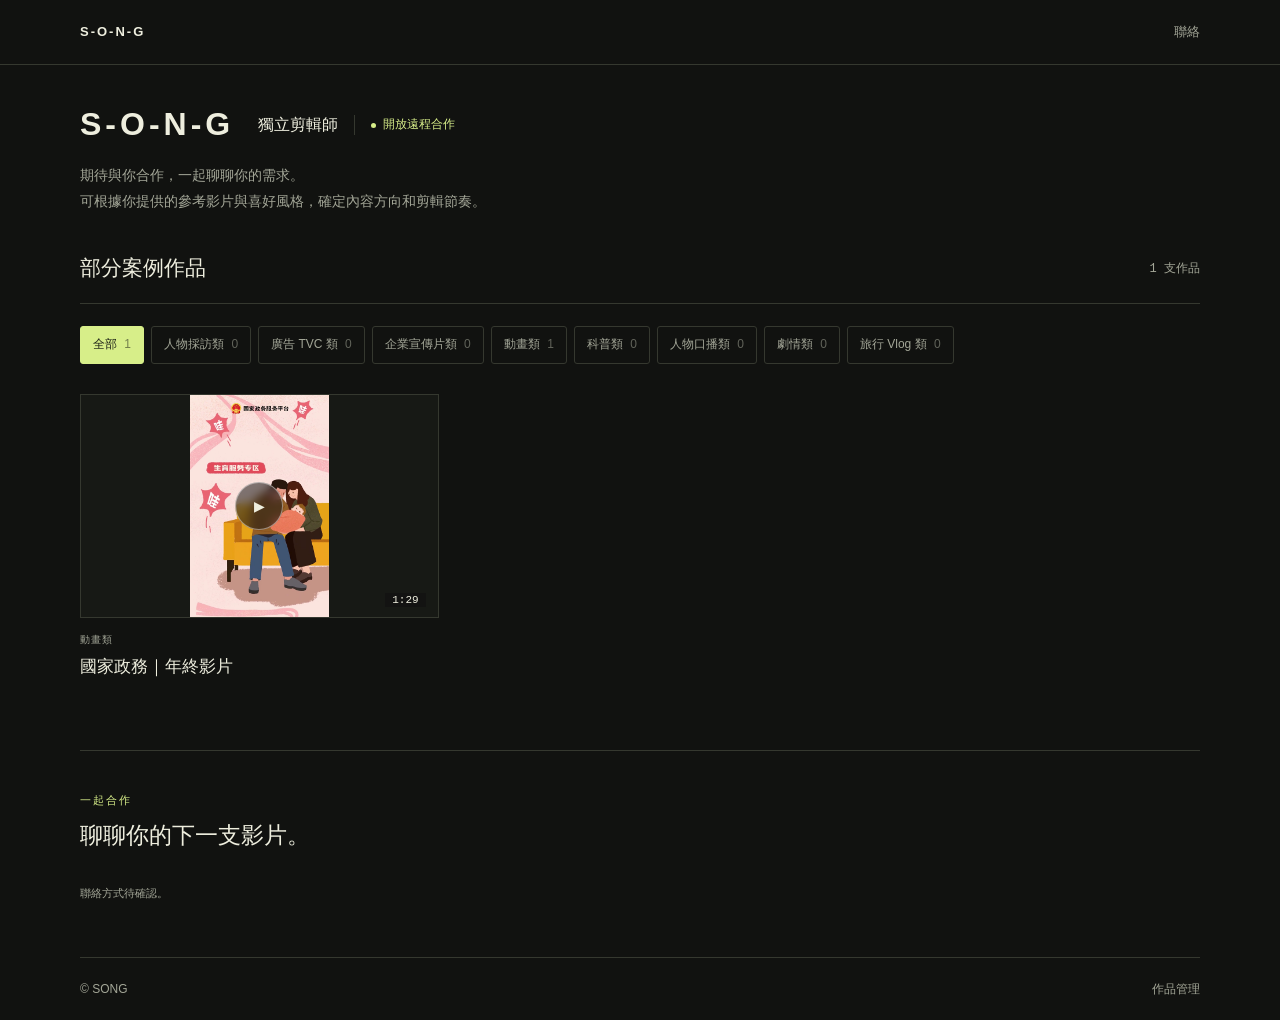
==== index.html @ 366f8758 "Build SONG portfolio for GitHub Pages with Releases video playback" ====
<!doctype html><html lang="zh-Hant"><head><meta charset="utf-8"><meta name="viewport" content="width=device-width,initial-scale=1"><meta name="description" content="SONG 獨立剪輯師作品案例：人物採訪、廣告 TVC、企業宣傳片、動畫、科普、人物口播、劇情、旅行 Vlog。"><meta name="theme-color" content="#111210"><title>SONG｜作品案例</title><link rel="stylesheet" href="./styles.css"></head><body><header><nav class="wrap"><a href="./" class="small-brand">S-O-N-G</a><div class="links"><a href="#contact">聯絡</a></div></nav></header>
<main id="public"><section class="hero wrap"><div class="hero-heading"><h1 id="headline">S-O-N-G</h1><div class="editor-role">獨立剪輯師 <span>開放遠程合作</span></div></div><p class="collaboration">期待與你合作，一起聊聊你的需求。<br>可根據你提供的參考影片與喜好風格，確定內容方向和剪輯節奏。</p></section><section id="works" class="wrap"><div class="section-head"><h2>部分案例作品</h2><span id="count" class="count">0 支作品</span></div><div id="filters" class="filters" role="group" aria-label="作品分類"></div><div class="grid" id="grid" aria-live="polite"></div></section><section id="contact" class="wrap contact"><div class="contact-details"><div class="contact-kicker">一起合作</div><h2>聊聊你的下一支影片。</h2><div class="contact-actions" id="contactActions"></div><p class="hint">聯絡方式待確認。</p></div></section></main>
<footer class="wrap"><span id="copyright">© SONG</span><a href="./manage.html">作品管理</a></footer><dialog id="playerDialog" aria-labelledby="playerTitle"><div class="dialog-bar"><h3 id="playerTitle"></h3><button class="close" id="closePlayer" aria-label="關閉影片">×</button></div><video id="player" controls playsinline webkit-playsinline preload="none"></video><p id="playerStatus" class="hint" role="status"></p><p id="playerDescription" class="hint"></p><p id="playError" class="hint danger" role="alert"></p><div class="player-actions"><button class="btn" id="shareWork">複製作品連結</button><a id="openVideo" class="btn" target="_blank" rel="noopener noreferrer">直接開啟影片 ↗</a></div></dialog><div id="toast" class="toast hidden" role="status"></div><script src="./app.js" defer></script></body></html>
---- styles.css ----
:root{--bg:#111210;--panel:#1b1d19;--line:#35382f;--text:#eeeede;--muted:#a3a697;--accent:#d7ee89}*{box-sizing:border-box}html{scroll-behavior:smooth;scroll-padding-top:90px}body{margin:0;background:var(--bg);color:var(--text);font:15px/1.65 -apple-system,BlinkMacSystemFont,"PingFang TC","Noto Sans TC",sans-serif}a{color:inherit;text-decoration:none}button,input,textarea,select{font:inherit}button,a,input,select,textarea{outline-offset:5px}button{cursor:pointer}button:disabled{cursor:wait;opacity:.55}.wrap{width:min(1280px,calc(100% - 96px));margin:auto}header{position:relative;z-index:2;border-bottom:1px solid var(--line)}nav{height:90px;display:flex;align-items:center;justify-content:space-between;gap:20px}.brand{font-size:25px;font-weight:800;letter-spacing:2px}.brand small{font-size:10px;font-weight:400;letter-spacing:2px;color:var(--muted);margin-left:12px}.links{display:flex;align-items:center;gap:30px;font-size:13px}.status{color:var(--accent);font-size:12px;white-space:nowrap}.status:before{content:'';display:inline-block;width:6px;height:6px;background:var(--accent);border-radius:100%;margin-right:8px}.hero{padding:72px 0 55px;position:relative}.eyebrow{font:11px/1.4 ui-monospace,monospace;letter-spacing:2px;color:var(--accent);text-transform:uppercase;display:flex;gap:14px;align-items:center}.eyebrow:before{content:'';width:35px;height:1px;background:var(--accent)}h1{font-weight:500;letter-spacing:-4px;font-size:clamp(48px,6.5vw,90px);line-height:1.16;margin:30px 0 22px;max-width:990px}h1 em{font-family:Georgia,serif;font-weight:400;color:var(--accent)}.hero-bottom{display:flex;justify-content:space-between;align-items:end;gap:30px}.intro{color:var(--muted);max-width:500px;margin:0;white-space:pre-line}.round-link{width:56px;height:56px;border:1px solid var(--line);border-radius:50%;display:grid;place-items:center;font-size:25px}.filmstrip{height:180px;display:grid;grid-template-columns:1.1fr 1.4fr .8fr;gap:8px;margin:0 auto 64px;overflow:hidden;border-top:1px solid var(--line);border-bottom:1px solid var(--line);padding:9px 0}.frame{position:relative;overflow:hidden;background:#23271e}.frame:before{content:'';position:absolute;inset:0;opacity:.7}.f1:before{background:linear-gradient(155deg,transparent 45%,#8b9371 45.5%,#252f24 48%,#344b31 65%,#141d18 65.5%),radial-gradient(ellipse at 20% 20%,#727a5d,transparent 70%)}.f2:before{background:linear-gradient(125deg,#383c2a 4%,#b3ab76 4.3%,#444833 5%,transparent 6%),linear-gradient(25deg,#111 10%,#4c523b 10.3%,#30372b 35%,#9a9871 35.3%,#50583e 36%,#252b21 70%)}.f3:before{background:radial-gradient(ellipse at 70% 40%,#888a5b 0%,#4f583e 15%,#1c2924 45%,#0e1816 70%)}.frame span{position:absolute;bottom:12px;left:16px;font:10px ui-monospace,monospace;letter-spacing:2px;color:#e0e3c7}.frame .art-label{top:12px;bottom:auto;color:#c2c7ae;font-size:9px}.section-head{display:flex;justify-content:space-between;align-items:end;border-bottom:1px solid var(--line);padding-bottom:25px;margin-bottom:25px}.section-head h2{font-size:30px;font-weight:500;margin:5px 0 0;letter-spacing:-1px}.kicker{font:10px ui-monospace,monospace;letter-spacing:2px;color:var(--muted)}.count{font:12px ui-monospace,monospace;color:var(--muted)}.filters{display:flex;gap:8px;flex-wrap:wrap;margin-bottom:30px}.filter{background:transparent;color:var(--muted);border:1px solid var(--line);border-radius:3px;padding:8px 16px;font-size:12px}.filter.active,.filter:hover{background:var(--accent);color:#202519;border-color:var(--accent)}.grid{display:grid;grid-template-columns:repeat(3,minmax(0,1fr));gap:35px 22px}.card{min-width:0}.thumb{width:100%;aspect-ratio:16/10;background:#23271e;border:1px solid var(--line);position:relative;overflow:hidden;padding:0;display:block;color:var(--text)}.thumb img{width:100%;height:100%;object-fit:cover;transition:transform .4s}.thumb:hover img{transform:scale(1.035)}.play{position:absolute;inset:0;display:grid;place-items:center}.play span{display:grid;place-items:center;width:48px;height:48px;border:1px solid #ffffff70;border-radius:50%;background:#1118;backdrop-filter:blur(5px);font-size:14px}.duration{position:absolute;right:12px;bottom:10px;background:#111a;padding:1px 7px;font:11px ui-monospace,monospace}.placeholder{position:absolute;inset:0;background:radial-gradient(ellipse at 25% 35%,#4c5739,transparent 65%),linear-gradient(140deg,#252a20,#141813);display:grid;place-items:center;color:#9eaa81;font:50px Georgia,serif}.card-top{display:flex;justify-content:space-between;align-items:center;margin-top:14px;color:var(--muted);font-size:10px;letter-spacing:1px}.card h3{font-size:19px;font-weight:500;margin:4px 0}.card p{font-size:12px;color:var(--muted);margin:5px 0;white-space:pre-line}.empty{border:1px dashed var(--line);padding:70px 25px;text-align:center;color:var(--muted);grid-column:1/-1}.empty strong{font-size:24px;color:var(--text);font-weight:400;display:block;margin:15px}.empty p{font-size:13px;margin:0}.empty-mark{font:48px Georgia;color:var(--accent)}.about{margin-top:90px;padding:55px 0;border-top:1px solid var(--line);display:grid;grid-template-columns:1fr 1.5fr;gap:70px}.about h2{font-size:35px;line-height:1.3;font-weight:400;margin:15px 0}.about p{color:var(--muted);white-space:pre-line;max-width:630px}.tags{display:flex;gap:9px;flex-wrap:wrap}.tags span{font-size:11px;border:1px solid var(--line);padding:5px 12px}.contact{border-top:1px solid var(--line);padding:48px 0 60px;display:flex;justify-content:space-between;gap:25px}.contact h2{font-size:38px;line-height:1.3;font-weight:400;margin:10px 0}.contact-actions{display:flex;gap:10px;align-items:center;flex-wrap:wrap}.btn{display:inline-flex;align-items:center;justify-content:center;gap:12px;border:1px solid var(--line);padding:11px 19px;background:transparent;color:var(--text);border-radius:3px;font-size:13px}.primary{background:var(--accent);border-color:var(--accent);color:#202619}footer{padding:22px 0;border-top:1px solid var(--line);font:10px ui-monospace,monospace;letter-spacing:1px;color:var(--muted);display:flex;justify-content:space-between;gap:20px}.admin-shell{max-width:900px;margin:40px auto 80px;padding:0 24px}.admin-shell h1{font-size:42px;letter-spacing:-1px}.panel{border:1px solid var(--line);background:var(--panel);padding:25px;margin-top:22px;border-radius:5px}label{display:block;font-size:13px;color:var(--muted);margin-bottom:15px}input,textarea,select{display:block;width:100%;background:#111410;color:var(--text);border:1px solid var(--line);border-radius:3px;padding:11px;margin-top:7px}input[type=checkbox]{display:inline;width:auto;margin-right:8px}.cols{display:grid;grid-template-columns:1fr 1fr;gap:18px}.hint{font-size:12px;color:var(--muted)}.admin-row{border-top:1px solid var(--line);padding:18px 0;display:flex;align-items:center;justify-content:space-between;gap:16px}.admin-row .btn{padding:6px 12px}.admin-row small{display:block;color:var(--muted)}progress{width:100%;accent-color:var(--accent);height:9px}.upload-zone{padding:22px;border:1px dashed #727d53;border-radius:3px;background:#d7ee8907}.upload-zone input{border:0;padding:0;background:transparent}.danger{color:#f4a695}dialog{border:1px solid var(--line);background:var(--bg);color:var(--text);width:min(1000px,95vw);padding:20px;max-height:92dvh}dialog::backdrop{background:#000d;backdrop-filter:blur(7px)}dialog video{width:100%;max-height:70dvh;background:#000;display:block}.dialog-bar{display:flex;justify-content:space-between;gap:20px;margin-bottom:15px}.dialog-bar h3{margin:0;font-weight:400}.close{background:transparent;border:0;color:var(--text);font-size:22px;padding:0 8px}.toast{position:fixed;bottom:25px;left:50%;transform:translateX(-50%);background:var(--accent);color:#182011;padding:13px 22px;border-radius:4px;z-index:10;width:max-content;max-width:90vw;font-size:13px}.hidden{display:none!important}.notice{background:#d7ee890c;border:1px solid var(--line);padding:13px;color:var(--muted);font-size:13px}.file-info{margin:8px 0;color:var(--accent);font-size:12px}@media(max-width:800px){.wrap{width:calc(100% - 40px)}nav{height:72px}.brand small,.status{display:none}.links{gap:18px;font-size:12px}.hero{padding:48px 0 35px}h1{letter-spacing:-2px}.hero-bottom{align-items:center}.filmstrip{height:130px;margin-bottom:45px}.grid{grid-template-columns:repeat(2,minmax(0,1fr))}.about{gap:25px;grid-template-columns:1fr;margin-top:60px;padding:35px 0}.contact{display:block}.contact-actions{margin-top:25px}}@media(max-width:480px){.grid{grid-template-columns:1fr}.filmstrip{grid-template-columns:1fr 1.2fr}.filmstrip .f3{display:none}.filter{padding:7px 10px}.cols{grid-template-columns:1fr;gap:0}.admin-shell{padding:0 18px}.panel{padding:18px}.contact h2{font-size:30px}.admin-row{align-items:flex-start;flex-direction:column}footer{font-size:9px}.intro{font-size:13px}h1{font-size:42px}.brand{font-size:21px}.links{gap:13px}}@media(prefers-reduced-motion:reduce){html{scroll-behavior:auto}*{transition:none!important}}

/* Simple portfolio layout */
.wrap{width:min(1120px,calc(100% - 80px))}nav{height:64px;font-size:13px;color:var(--muted)}.hero{padding:55px 0 48px}h1{font-size:clamp(80px,13vw,150px);line-height:1;font-weight:700;letter-spacing:-6px;margin:0}.section-head{padding-bottom:18px;margin-bottom:22px;align-items:center}.section-head h2{font-size:24px;margin:0;letter-spacing:0}.filters{gap:9px;margin-bottom:30px}.filter{padding:9px 16px;font-size:13px}.empty{padding:50px 20px;border-style:solid;min-height:150px;display:flex;flex-direction:column;align-items:center;justify-content:center}.contact{margin-top:60px;padding:27px 0 35px;align-items:center}.contact h2{font-size:18px;margin:0}.contact-actions{gap:24px;font-size:14px}.contact-copy{padding:0;background:none;border:0;color:var(--text);font:inherit}.contact-copy:hover,.contact-actions a:hover{color:var(--accent)}footer{font:12px/1.5 -apple-system,BlinkMacSystemFont,sans-serif;letter-spacing:0}.admin-shell h1{font-size:42px;letter-spacing:-1px;line-height:1.2;margin:25px 0}.card h3{font-size:17px}.admin-shell h2{font-size:21px}@media(max-width:600px){.wrap{width:calc(100% - 36px)}nav{height:55px}.hero{padding:42px 0 35px}h1{font-size:88px;letter-spacing:-4px}.section-head h2{font-size:22px}.filter{font-size:12px;padding:8px 11px}.contact{margin-top:40px;display:block}.contact-actions{margin-top:15px;display:flex;flex-direction:column;align-items:flex-start;gap:10px}.empty{min-height:145px}}

/* Compact introduction and contact cards */
.small-brand{font-size:13px;font-weight:650;letter-spacing:2px;color:var(--text)}.hero{padding:39px 0 36px}.hero-heading{display:flex;align-items:center;gap:24px;flex-wrap:wrap}h1{font-size:32px!important;font-weight:650;line-height:1.3;letter-spacing:4px!important;margin:0}.editor-role{display:flex;align-items:center;gap:16px;font-size:16px;color:var(--text)}.editor-role span{font-size:12px;color:var(--accent);border-left:1px solid var(--line);padding-left:16px}.editor-role span:before{content:'';display:inline-block;width:5px;height:5px;border-radius:50%;background:var(--accent);margin-right:7px}.collaboration{font-size:14px;line-height:1.9;max-width:760px;color:var(--muted);margin:16px 0 0}.section-head h2{font-size:21px}.contact{display:grid;grid-template-columns:minmax(0,1fr) auto;gap:40px;align-items:center;margin-top:65px;padding:40px 0 44px}.contact h2{font-size:23px;line-height:1.5;margin:9px 0 15px}.contact-kicker{font-size:11px;letter-spacing:2px;color:var(--accent)}.contact-actions{display:flex;flex-direction:column;align-items:flex-start;gap:6px;font-size:13px;margin-top:0}.contact-details>.hint{max-width:290px;font-size:11px;margin-top:16px}.qr-grid{display:grid;grid-template-columns:repeat(2,180px);gap:18px}.qr-card{margin:0;padding:12px;background:var(--panel);border:1px solid var(--line);border-radius:8px}.qr-paper{padding:10px;background:white;border-radius:4px}.qr-window{position:relative;width:100%;aspect-ratio:1;overflow:hidden;background:white}.qr-window img{position:absolute;height:auto;max-width:none}.qr-window.whatsapp img{width:220.879%;left:-60.439%;top:-152.381%}.qr-window.wechat img{width:133.735%;left:-16.867%;top:-42.169%}.qr-card figcaption{padding:10px 1px 1px;display:flex;align-items:center;justify-content:space-between;gap:5px}.qr-card strong{font-size:12px;font-weight:500}.qr-card figcaption span{font-size:10px;color:var(--muted)}.thumb{aspect-ratio:16/10}.thumb img{object-fit:contain;background:#171915}.filters{gap:7px}.filter{padding:8px 12px;font-size:12px}.admin-shell h1{font-size:32px!important;letter-spacing:0!important;margin:22px 0}@media(max-width:760px){.contact{grid-template-columns:1fr;gap:25px}.qr-grid{grid-template-columns:repeat(2,minmax(0,180px));gap:14px}.hero-heading{gap:8px;align-items:flex-start;flex-direction:column}.editor-role{font-size:14px}.hero{padding:30px 0}.collaboration{font-size:13px}.contact h2{font-size:21px}.qr-card{padding:10px}.qr-paper{padding:8px}}@media(max-width:380px){.qr-grid{gap:9px}.qr-card{padding:8px}.qr-card figcaption{display:block}.qr-card figcaption span{display:block}}
.link-preview{border:1px solid var(--line);border-radius:12px;padding:16px;margin:16px 0}.source-actions{display:flex;gap:10px;flex-wrap:wrap;align-items:center}.admin-row>div{min-width:0;overflow-wrap:anywhere}#embedPlayer{width:100%;aspect-ratio:16/9;border:0;background:#000}#player{max-height:70vh}.link-note{margin-top:8px}.panel input[type=url]{width:100%}@media(max-width:640px){.admin-row{align-items:flex-start;flex-direction:column;gap:12px}.admin-row>div:last-child{flex-wrap:wrap}.source-actions .btn{width:100%}}

#player{display:block;width:100%;max-height:72vh;background:#000}.player-actions{display:flex;gap:10px;flex-wrap:wrap;margin:16px 0}.player-actions a{overflow-wrap:anywhere}.card .pending{font-size:12px}.manage-card{border:1px solid var(--line);padding:24px;margin:24px 0;background:var(--panel)}.manage-actions{display:flex;gap:10px;flex-wrap:wrap}.manage-list{display:grid;gap:14px;margin:24px 0}.manage-row{border-bottom:1px solid var(--line);padding:12px 0;display:flex;justify-content:space-between;gap:18px}.manage-row div{min-width:0;overflow-wrap:anywhere}button:focus-visible,a:focus-visible{outline:2px solid var(--accent);outline-offset:4px}@media(max-width:640px){.manage-row{flex-direction:column}.manage-actions .btn{width:100%}}
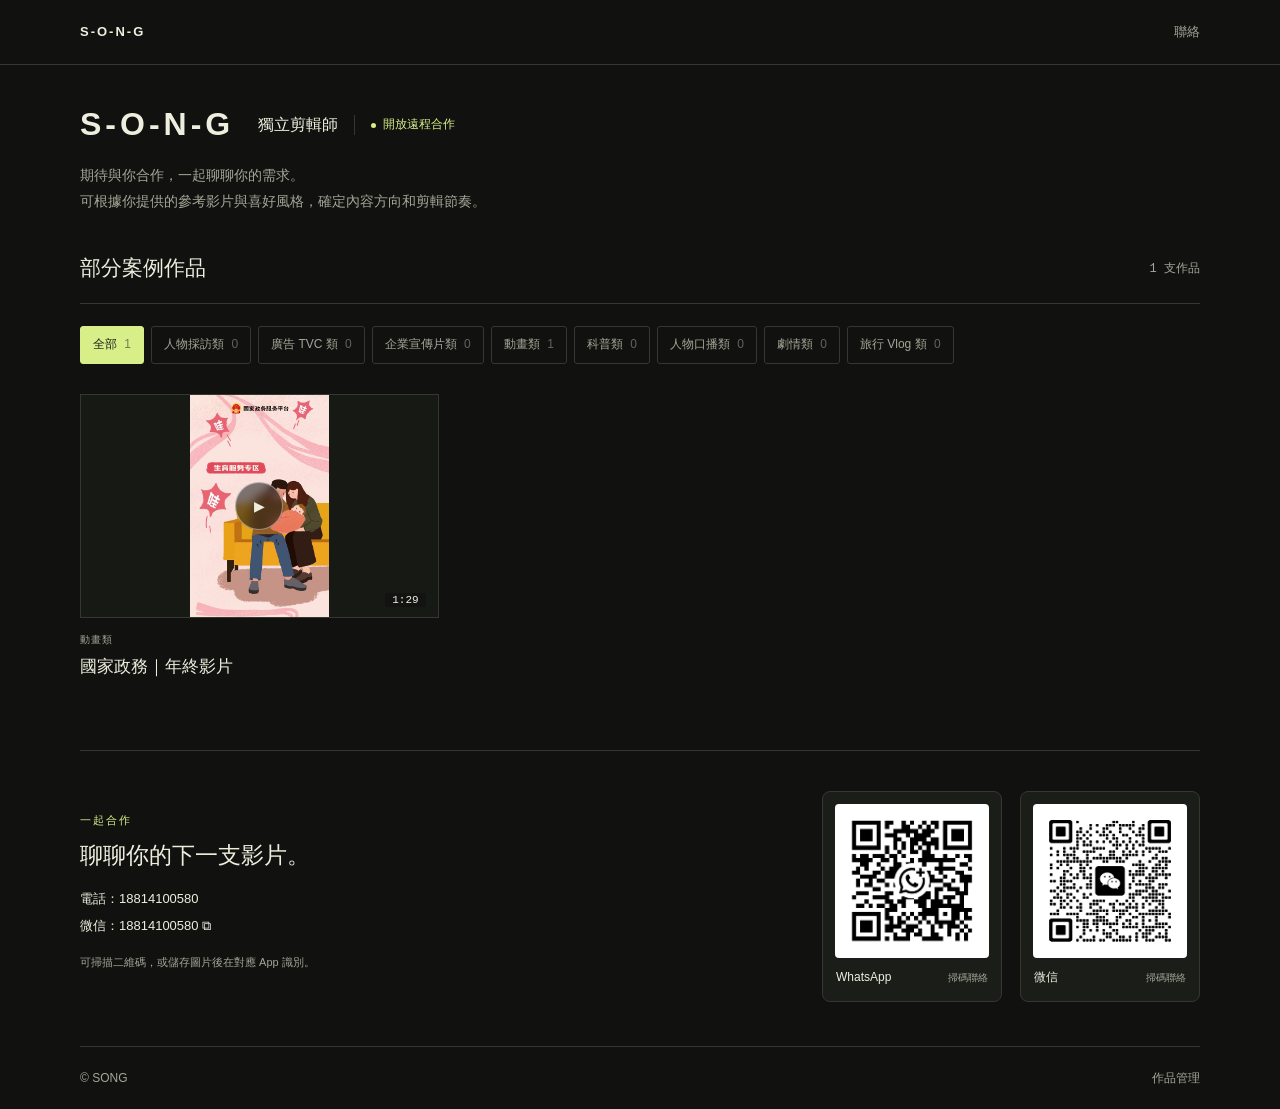
==== commit c154ae72: "Restore original contact details and QR codes with owner approval" ====
--- a/index.html
+++ b/index.html
@@ -1,3 +1,3 @@
 <!doctype html><html lang="zh-Hant"><head><meta charset="utf-8"><meta name="viewport" content="width=device-width,initial-scale=1"><meta name="description" content="SONG 獨立剪輯師作品案例：人物採訪、廣告 TVC、企業宣傳片、動畫、科普、人物口播、劇情、旅行 Vlog。"><meta name="theme-color" content="#111210"><title>SONG｜作品案例</title><link rel="stylesheet" href="./styles.css"></head><body><header><nav class="wrap"><a href="./" class="small-brand">S-O-N-G</a><div class="links"><a href="#contact">聯絡</a></div></nav></header>
-<main id="public"><section class="hero wrap"><div class="hero-heading"><h1 id="headline">S-O-N-G</h1><div class="editor-role">獨立剪輯師 <span>開放遠程合作</span></div></div><p class="collaboration">期待與你合作，一起聊聊你的需求。<br>可根據你提供的參考影片與喜好風格，確定內容方向和剪輯節奏。</p></section><section id="works" class="wrap"><div class="section-head"><h2>部分案例作品</h2><span id="count" class="count">0 支作品</span></div><div id="filters" class="filters" role="group" aria-label="作品分類"></div><div class="grid" id="grid" aria-live="polite"></div></section><section id="contact" class="wrap contact"><div class="contact-details"><div class="contact-kicker">一起合作</div><h2>聊聊你的下一支影片。</h2><div class="contact-actions" id="contactActions"></div><p class="hint">聯絡方式待確認。</p></div></section></main>
+<main id="public"><section class="hero wrap"><div class="hero-heading"><h1 id="headline">S-O-N-G</h1><div class="editor-role">獨立剪輯師 <span>開放遠程合作</span></div></div><p class="collaboration">期待與你合作，一起聊聊你的需求。<br>可根據你提供的參考影片與喜好風格，確定內容方向和剪輯節奏。</p></section><section id="works" class="wrap"><div class="section-head"><h2>部分案例作品</h2><span id="count" class="count">0 支作品</span></div><div id="filters" class="filters" role="group" aria-label="作品分類"></div><div class="grid" id="grid" aria-live="polite"></div></section><section id="contact" class="wrap contact"><div class="contact-details"><div class="contact-kicker">一起合作</div><h2>聊聊你的下一支影片。</h2><div class="contact-actions" id="contactActions"></div><p class="hint">可掃描二維碼，或儲存圖片後在對應 App 識別。</p></div><div class="qr-grid"><figure class="qr-card"><div class="qr-paper"><div class="qr-window whatsapp"><img src="./whatsapp-qr.png" alt="WhatsApp 聯絡二維碼" loading="lazy"></div></div><figcaption><strong>WhatsApp</strong><span>掃碼聯絡</span></figcaption></figure><figure class="qr-card"><div class="qr-paper"><div class="qr-window wechat"><img src="./wechat-qr.jpg" alt="微信 聯絡二維碼" loading="lazy"></div></div><figcaption><strong>微信</strong><span>掃碼聯絡</span></figcaption></figure></div></section></main>
 <footer class="wrap"><span id="copyright">© SONG</span><a href="./manage.html">作品管理</a></footer><dialog id="playerDialog" aria-labelledby="playerTitle"><div class="dialog-bar"><h3 id="playerTitle"></h3><button class="close" id="closePlayer" aria-label="關閉影片">×</button></div><video id="player" controls playsinline webkit-playsinline preload="none"></video><p id="playerStatus" class="hint" role="status"></p><p id="playerDescription" class="hint"></p><p id="playError" class="hint danger" role="alert"></p><div class="player-actions"><button class="btn" id="shareWork">複製作品連結</button><a id="openVideo" class="btn" target="_blank" rel="noopener noreferrer">直接開啟影片 ↗</a></div></dialog><div id="toast" class="toast hidden" role="status"></div><script src="./app.js" defer></script></body></html>
